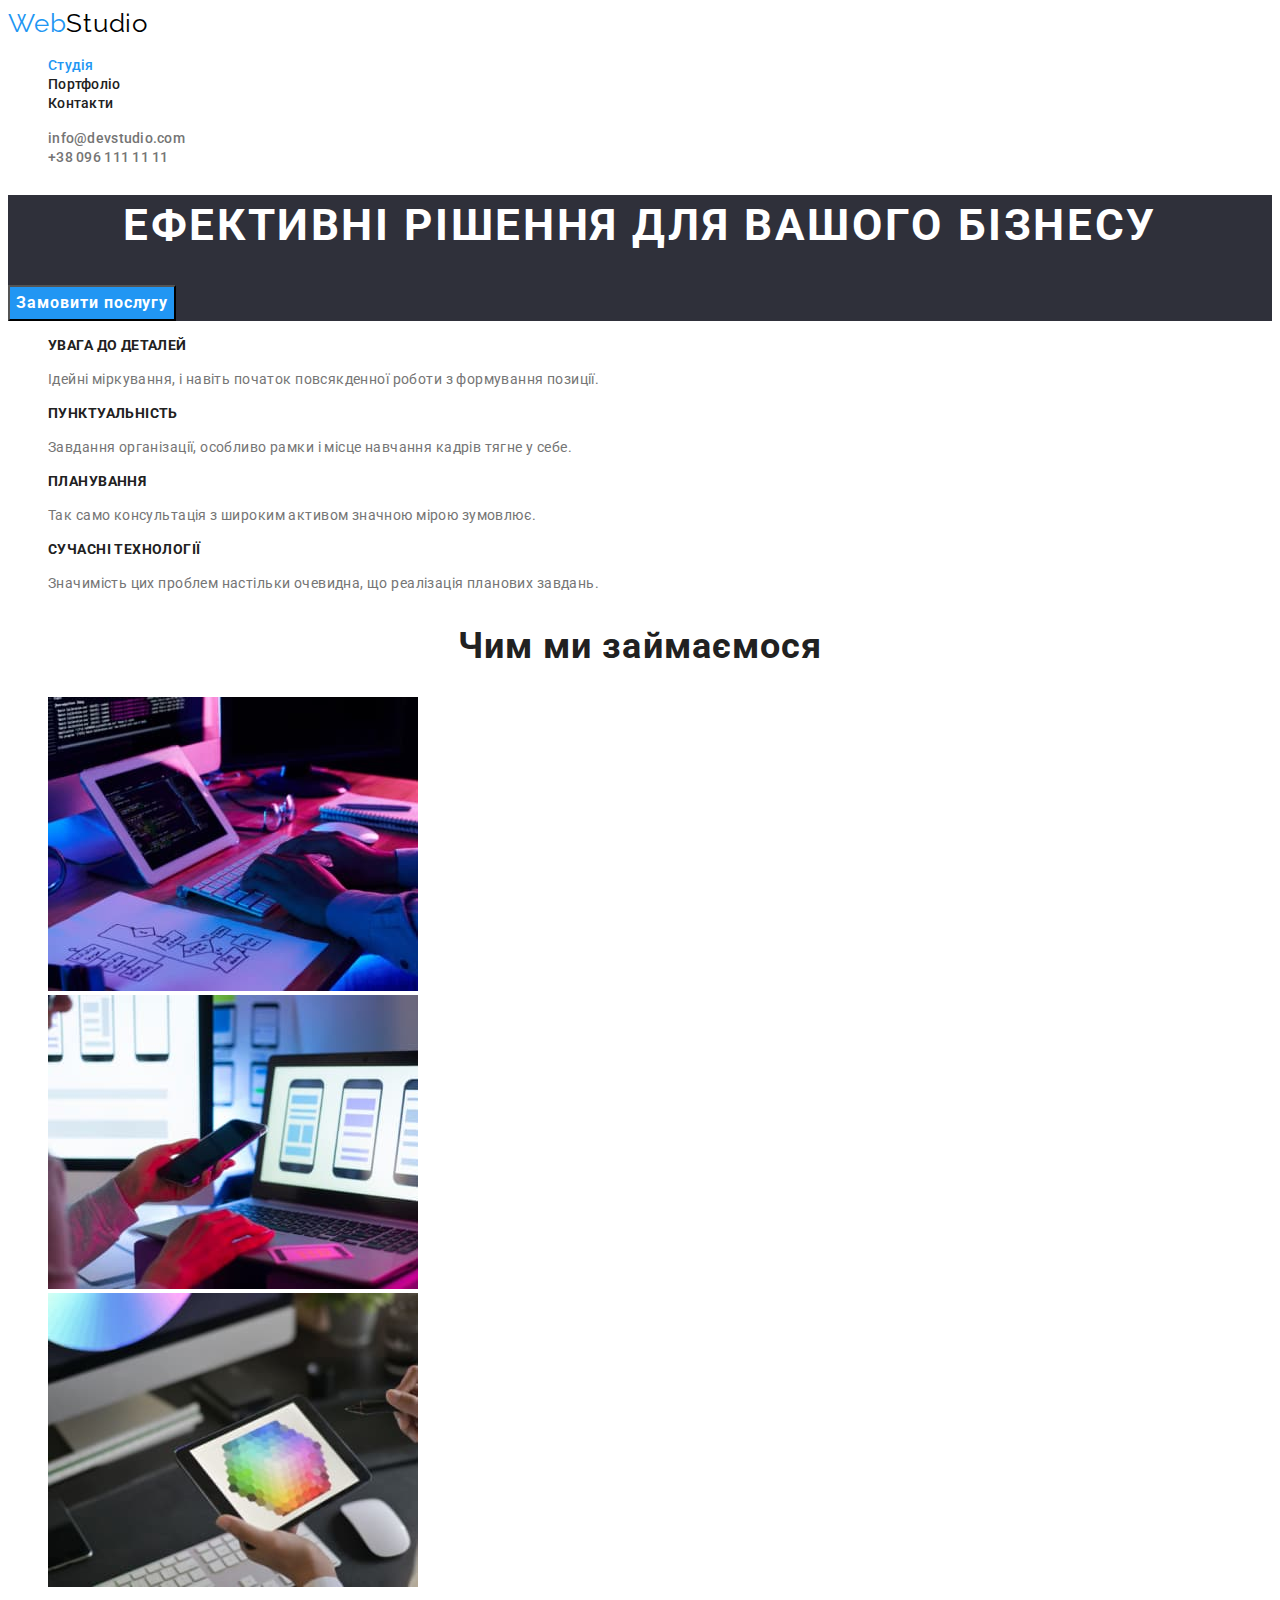
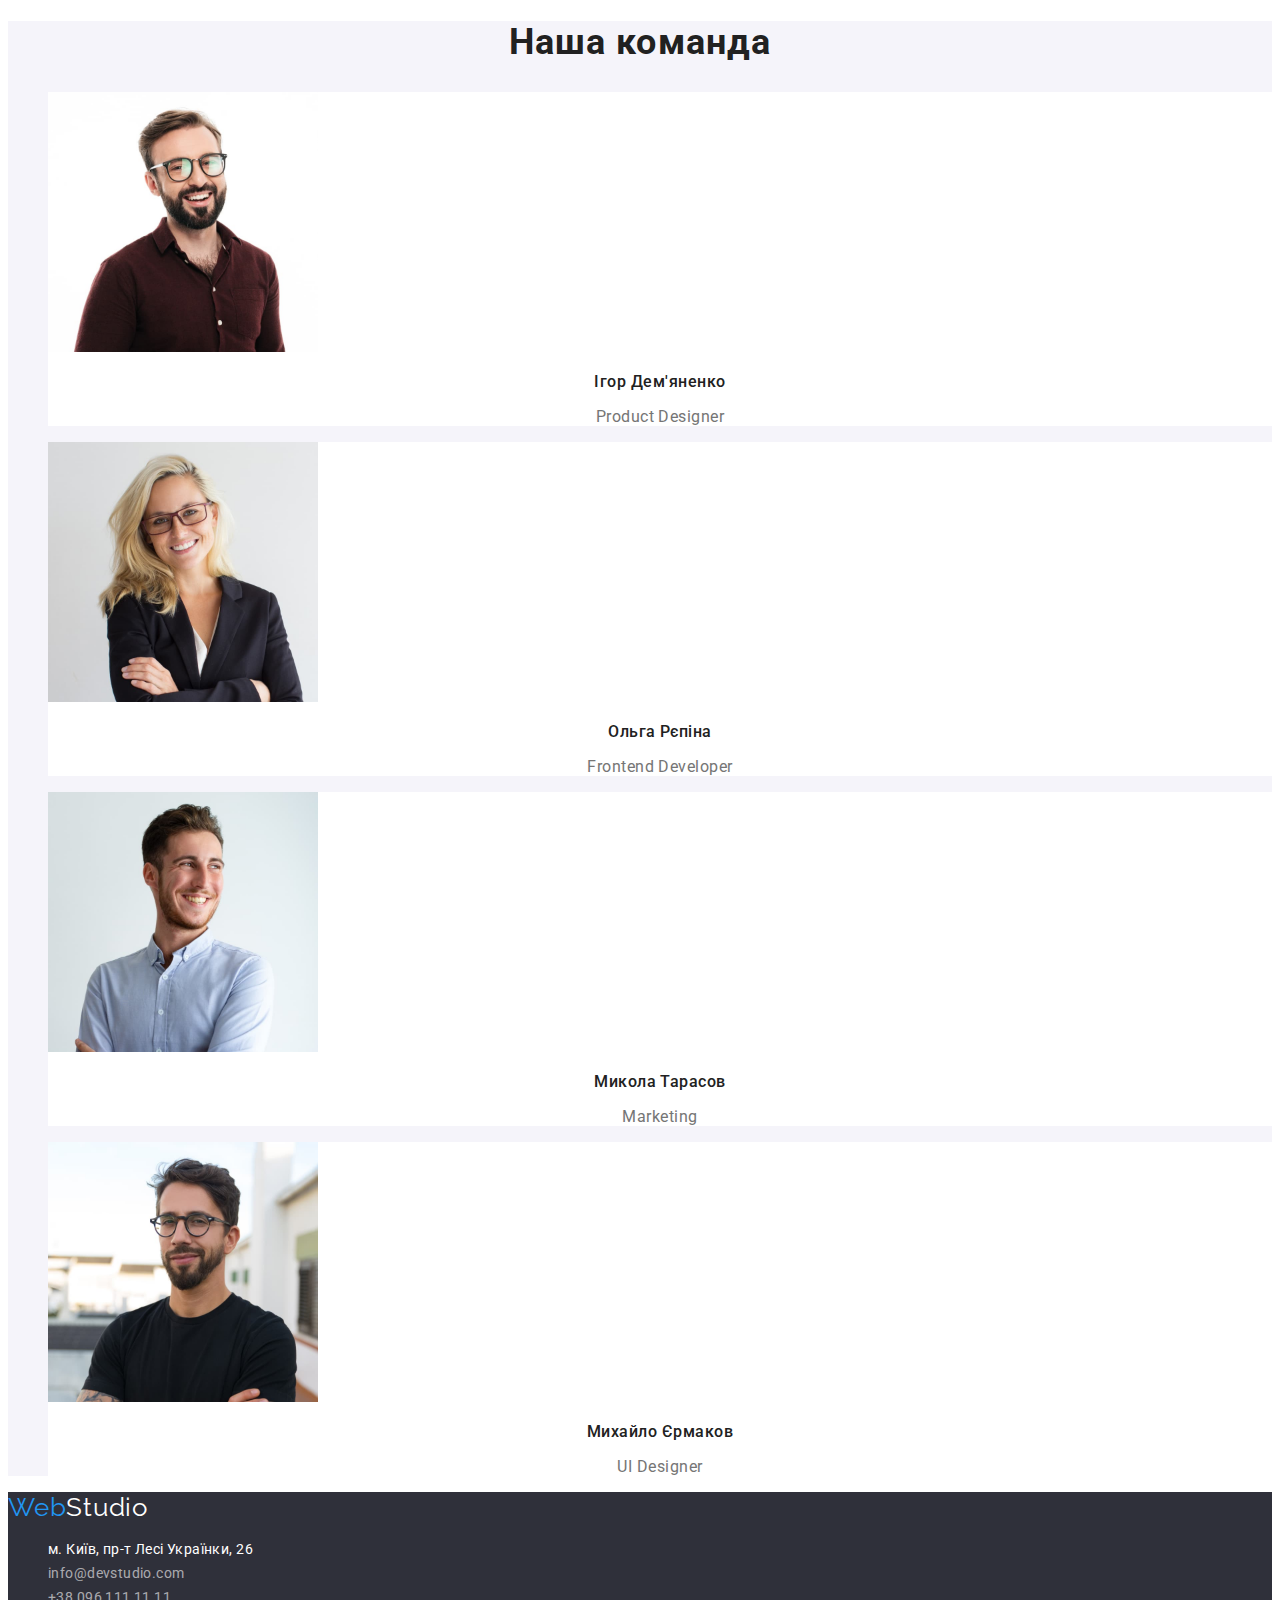
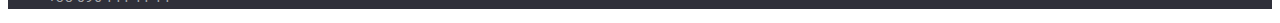
==== index.html @ 5271bd55 "homework-two" ====
<!DOCTYPE html>
<html lang="uk">
  <head>
    <meta charset="UTF-8" />
    <meta http-equiv="X-UA-Compatible" content="IE=edge" />
    <meta name="viewport" content="width=device-width, initial-scale=1.0" />
    <title>Студія</title>
    <link rel="preconnect" href="https://fonts.googleapis.com" />
    <link rel="preconnect" href="https://fonts.gstatic.com" crossorigin />
    <link
      href="https://fonts.googleapis.com/css2?family=Raleway:wght@700&family=Roboto:wght@400;500;700;900&display=swap"
      rel="stylesheet"
    />
    <link rel="stylesheet" href="css/styles.css" />
  </head>

  <body>
    <!-- header  -->
    <header class="header">
      <nav>
        <a class="logo link" href=""
          ><span class="logo-blue">Web</span
          ><span class="logo-black">Studio</span></a
        >
        <ul class="header-list list">
          <li class="header-list-item">
            <a class="header-list-link link link-hover activ-link" href="">Студія</a>
          </li>
          <li class="header-list-item">
            <a class="header-list-link link link-hover" href="./portfolio.html">Портфоліо</a>
          </li>
          <li class="header-list-item">
            <a class="header-list-link link link-hover" href="">Контакти</a>
          </li>
        </ul>
      </nav>
      <ul class="header-list list">
        <li class="header-list-item">
          <a class="header-list-feedback link link-hover" href="mailto:info@devstudio.com"
            >info@devstudio.com</a
          >
        </li>
        <li class="header-list-item">
          <a class="header-list-feedback link link-hover" href="tel:+380961111111"
            >+38 096 111 11 11</a
          >
        </li>
      </ul>
    </header>
    <!-- main  -->
    <main>
      <!-- section hero  -->
      <div>
        <section class="hero">
          <h1 class="hero-titel">Ефективні рішення для вашого бізнесу</h1>
          <button class="button" type="button">Замовити послугу</button>
        </section>
      </div>
      <!-- section Особливості  -->
      <section class="features">
        <h2 class="second-title visually-hidden">Особливості</h2>
        <ul class="feauters-list list">
          <li class="feauters-list-item">
            <h3 class="third-title">Увага до деталей</h3>
            <p class="features-description">
              Ідейні міркування, і навіть початок повсякденної роботи з
              формування позиції.
            </p>
          </li>
          <li class="feauters-list-item">
            <h3 class="third-title">Пунктуальність</h3>
            <p class="features-description">
              Завдання організації, особливо рамки і місце навчання кадрів тягне
              у себе.
            </p>
          </li>
          <li class="feauters-list-item">
            <h3 class="third-title">Планування</h3>
            <p class="features-description">
              Так само консультація з широким активом значною мірою зумовлює.
            </p>
          </li>
          <li class="feauters-list-item">
            <h3 class="third-title">Сучасні технології</h3>
            <p class="features-description">
              Значимість цих проблем настільки очевидна, що реалізація планових
              завдань.
            </p>
          </li>
        </ul>
      </section>
      <!-- section activity  -->
      <section class="activity">
        <h2 class="second-title">Чим ми займаємося</h2>
        <ul class="activity-list list">
          <li class="activity-list-item">
            <img src="./images/box-1.jpg" alt="планування роботи" width="370" />
          </li>
          <li class="activity-list-item">
            <img
              src="./images/box-2.jpg"
              alt="реалізація проекту"
              width="370"
            />
          </li>
          <li class="activity-list-item">
            <img
              src="./images/box-3.jpg"
              alt="тестування готового продукту"
              width="370"
            />
          </li>
        </ul>
      </section>
      <!-- section team  -->
      <section class="team">
        <h2 class="second-title">Наша команда</h2>
        <ul class="team-list list">
          <li class="team-list-item">
            <img src="./images/img-1.jpg" alt="Ігор Дем'яненко" width="270" />
            <h3 class="team-list-name">Ігор Дем'яненко</h3>
            <p class="team-list-profession">Product Designer</p>
          </li>
          <li class="team-list-item">
            <img src="./images/img-2.jpg" alt="Ольга Рєпіна" width="270" />
            <h3 class="team-list-name">Ольга Рєпіна</h3>
            <p class="team-list-profession">Frontend Developer</p>
          </li>
          <li class="team-list-item">
            <img src="./images/img-3.jpg" alt="Микола Тарасов" width="270" />
            <h3 class="team-list-name">Микола Тарасов</h3>
            <p class="team-list-profession">Marketing</p>
          </li>
          <li class="team-list-item">
            <img src="./images/img-4.jpg" alt="Михайло Єрмаков" width="270" />
            <h3 class="team-list-name">Михайло Єрмаков</h3>
            <p class="team-list-profession">UI Designer</p>
          </li>
        </ul>
      </section>
    </main>
    <!-- footer  -->
    <footer class="footer">
      <a class="logo link" href=""
        ><span class="logo-blue">Web</span
        ><span class="logo-white">Studio</span></a
      >
      <address class="footer-address">
        <ul class="footer-list list">
          <li class="footer-list-item">
            <a
              class="footer-address-geo link link-hover"
              href="https://goo.gl/maps/GN6owHDZAz8MC7uQ8"
              target="_blank"
              rel="noopener noreferrer nofollow"
              >м. Київ, пр-т Лесі Українки, 26</a
            >
          </li>
          <li class="footer-list-item">
            <a class="footer-address-mail link link-hover" href="mailto:info@devstudio.com"
              >info@devstudio.com</a
            >
          </li>
          <li class="footer-list-item">
            <a class="footer-address-tel link link-hover" href="tel:+380961111111">+38 096 111 11 11</a>
          </li>
        </ul>
      </address>
    </footer>
  </body>
</html>
---- css/styles.css ----
/* General styles */
:root {
  --primary-color: #212121;
  --active-color: #2196f3;
  --blue-color-logo: #2196f3;
  --color-white: #ffffff;
  --color-black: #000000;
  --description-text-color: #757575;
  --borders-color: #2f303a;

  --card-color:#f5f4fa;
  --blue-activ-logo: #188CE8;

}

body {
  font-family: "Roboto", sans-serif;
  color: var(--primary-color);
  /* background-color: #f5f5f5; */
}

.link {
  text-decoration: none;
}

.list {
  list-style: none;
}

.logo {
  font-family: "Raleway";
  font-size: 26px;
  line-height: calc(31 / 26);
  letter-spacing: 0.03em;
}

.logo-blue {
  color: var(--blue-color-logo);
}

.second-title {
  font-size: 36px;
  line-height: calc(42 / 36);
  text-align: center;
  letter-spacing: 0.03em;
}

.link-hover:hover,
.link-hover:focus {
  color: var(--active-color);
}

/* Header  */
.header {
  background: var(--color-white);
}

.logo-black {
  color: var(--color-black);
}

.header-list-link {
  font-weight: 500;
  font-size: 14px;
  line-height: calc(16 / 14);
  letter-spacing: 0.02em;
  color: inherit;
}

.header-list-feedback {
  font-weight: 500;
  font-size: 14px;
  line-height: calc(16 / 14);
  letter-spacing: 0.02em;
  color: var(--description-text-color);
}

.activ-link {
  color: var(--active-color);
}

/* Hero  */
.hero {
  background-color: var(--borders-color);
}

.hero-titel {
  font-size: 44px;
  line-height: calc(60 / 44);
  text-align: center;
  letter-spacing: 0.06em;
  text-transform: uppercase;
  color: var(--color-white);
}

.button {
  font-family: "Roboto";
  font-weight: 700;
  font-size: 16px;
  line-height: calc(30 / 16);
  display: flex;
  align-items: center;
  text-align: center;
  letter-spacing: 0.06em;
  color: var(--color-white);
  background-color: var(--blue-color-logo);

  cursor: pointer;
}

.button:hover,
.button:focus{
  background-color: var(--blue-activ-logo);
}

/* Features  */
.visually-hidden {
  position: absolute;
  width: 1px;
  height: 1px;
  margin: -1px;
  border: 0;
  padding: 0;

  white-space: nowrap;
  clip-path: inset(100%);
  clip: rect(0 0 0 0);
  overflow: hidden;
}

.third-title {
  font-size: 14px;
  line-height: calc(16 / 14);
  letter-spacing: 0.03em;
  text-transform: uppercase;
}

.features-description {
  font-size: 14px;
  line-height: calc(24 / 14);
  letter-spacing: 0.03em;
  color: var(--description-text-color);
}

/* Section activity  */

/* Section team */
.team {
  background-color: var(--card-color);
}

.team-list-item {
  background: var(--color-white);
}

.team-list-name {
  font-weight: 500;
  font-size: 16px;
  line-height: calc(19 / 16);
  text-align: center;
  letter-spacing: 0.03em;
}

.team-list-profession {
  font-size: 16px;
  line-height: calc(19 / 16);
  text-align: center;
  letter-spacing: 0.03em;
  color: var(--description-text-color);
}

/* Footer */
.footer {
  background-color: var(--borders-color);
}

.logo-white {
  color: var(--color-white);
}

.footer-address {
  font-style: normal;
  font-size: 14px;
  line-height: 24px;
  letter-spacing: 0.03em;
}

.footer-address-geo {
  color: var(--color-white);
}

.footer-address-mail,
.footer-address-tel {
  color: rgba(255, 255, 255, 0.6);
}

/* portfolio.html
section Портфоліо */

.portfolio-button {
  font-family: "Roboto";
  font-weight: 500;
  font-size: 16px;
  line-height: calc(26 / 16);
  text-align: center;
  letter-spacing: 0.03em;
  background-color: var(--card-color);

  cursor: pointer;
}

.button-hover:hover,
.button-hover:focus {
  background-color: var(--active-color);
  color: var(--color-white);
}

.portfolio-list-title {
  font-size: 18px;
  line-height: calc(36 / 18);
  letter-spacing: 0.06em;
  color: var(--primary-color);
}

.portfolio-list-description {
  font-size: 16px;
  line-height: calc(30 / 16);
  letter-spacing: 0.03em;
  color: var(--description-text-color);
}
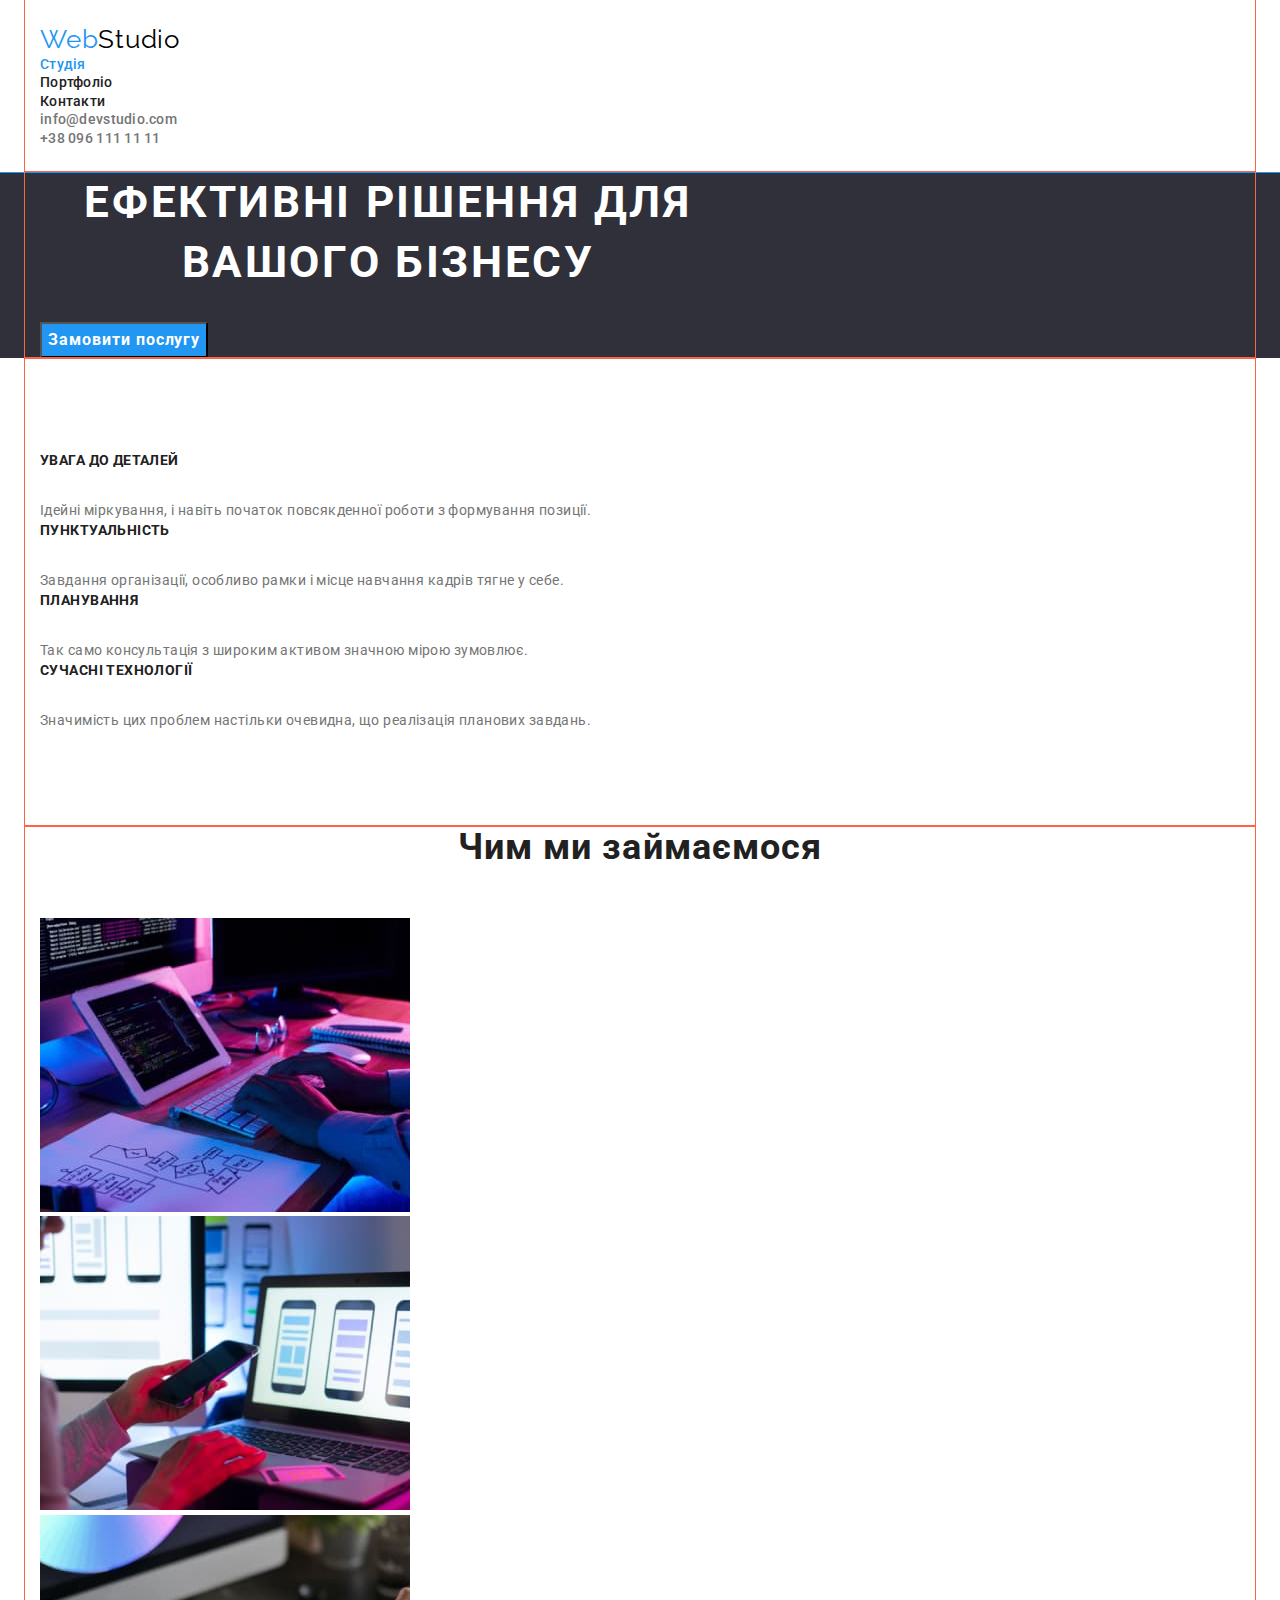
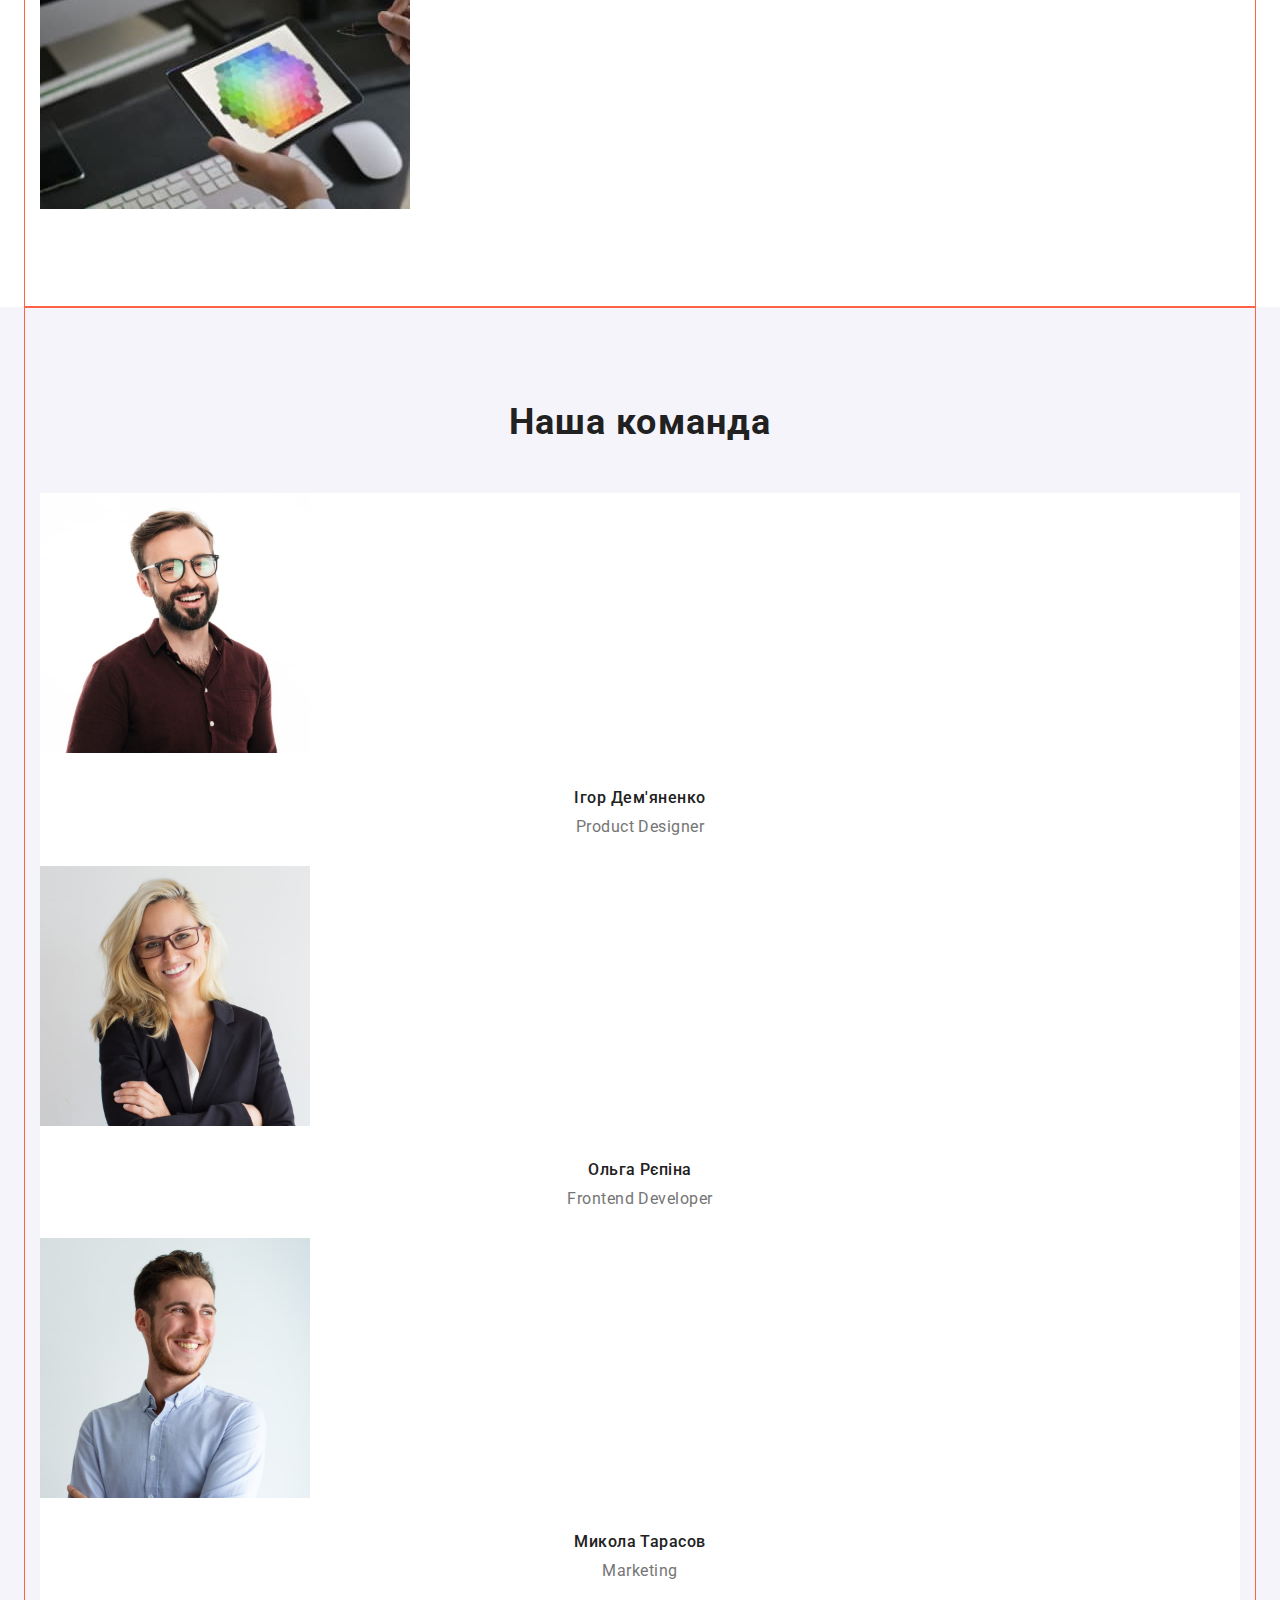
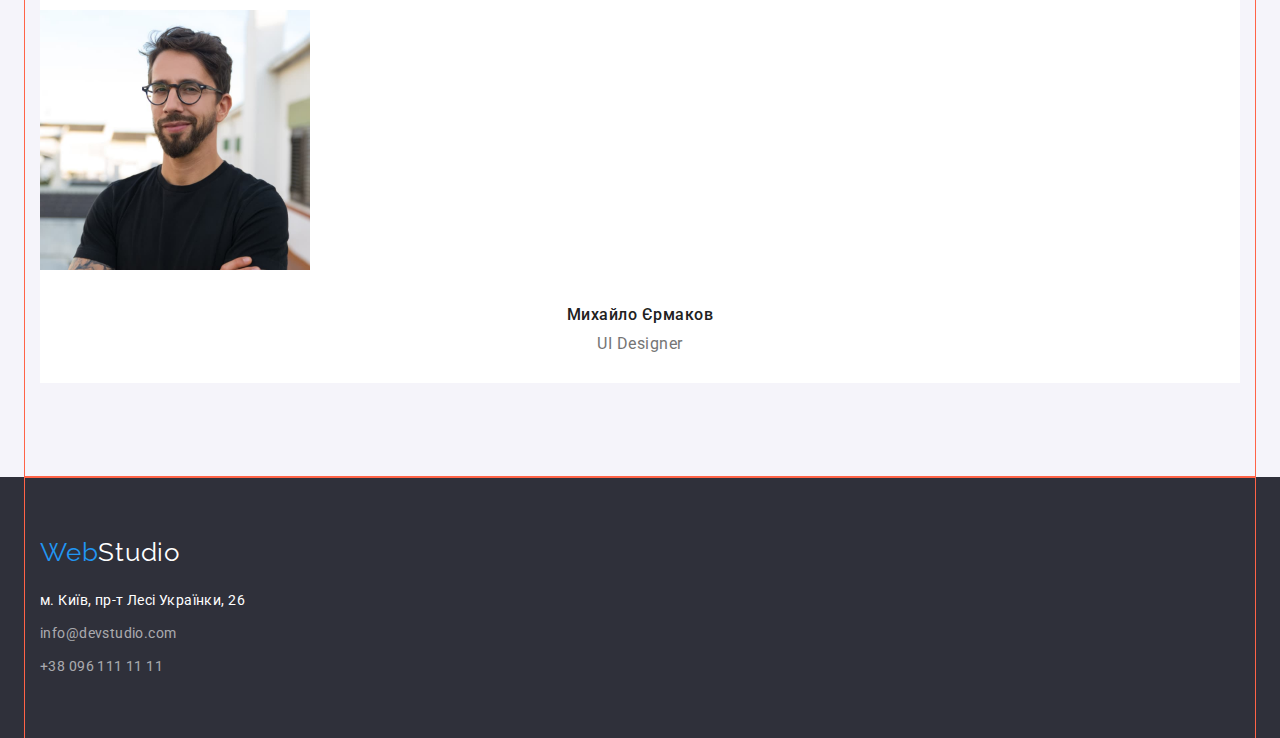
==== commit 8aab6828: "first-page-indent" ====
--- a/index.html
+++ b/index.html
@@ -11,161 +11,197 @@
       href="https://fonts.googleapis.com/css2?family=Raleway:wght@700&family=Roboto:wght@400;500;700;900&display=swap"
       rel="stylesheet"
     />
+    <link
+      rel="stylesheet"
+      href="https://cdnjs.cloudflare.com/ajax/libs/modern-normalize/1.1.0/modern-normalize.min.css"
+    />
     <link rel="stylesheet" href="css/styles.css" />
   </head>
 
   <body>
     <!-- header  -->
     <header class="header">
-      <nav>
-        <a class="logo link" href=""
-          ><span class="logo-blue">Web</span
-          ><span class="logo-black">Studio</span></a
-        >
+      <div class="container">
+        <nav>
+          <a class="logo link" href=""
+            ><span class="logo-blue">Web</span
+            ><span class="logo-black">Studio</span></a
+          >
+          <ul class="header-list list">
+            <li class="header-list-item">
+              <a class="header-list-link link link-hover activ-link" href=""
+                >Студія</a
+              >
+            </li>
+            <li class="header-list-item">
+              <a
+                class="header-list-link link link-hover"
+                href="./portfolio.html"
+                >Портфоліо</a
+              >
+            </li>
+            <li class="header-list-item">
+              <a class="header-list-link link link-hover" href="">Контакти</a>
+            </li>
+          </ul>
+        </nav>
         <ul class="header-list list">
           <li class="header-list-item">
-            <a class="header-list-link link link-hover activ-link" href="">Студія</a>
+            <a
+              class="header-list-feedback link link-hover"
+              href="mailto:info@devstudio.com"
+              >info@devstudio.com</a
+            >
           </li>
           <li class="header-list-item">
-            <a class="header-list-link link link-hover" href="./portfolio.html">Портфоліо</a>
-          </li>
-          <li class="header-list-item">
-            <a class="header-list-link link link-hover" href="">Контакти</a>
+            <a
+              class="header-list-feedback link link-hover"
+              href="tel:+380961111111"
+              >+38 096 111 11 11</a
+            >
           </li>
         </ul>
-      </nav>
-      <ul class="header-list list">
-        <li class="header-list-item">
-          <a class="header-list-feedback link link-hover" href="mailto:info@devstudio.com"
-            >info@devstudio.com</a
-          >
-        </li>
-        <li class="header-list-item">
-          <a class="header-list-feedback link link-hover" href="tel:+380961111111"
-            >+38 096 111 11 11</a
-          >
-        </li>
-      </ul>
+      </div>
     </header>
     <!-- main  -->
     <main>
       <!-- section hero  -->
       <div>
         <section class="hero">
-          <h1 class="hero-titel">Ефективні рішення для вашого бізнесу</h1>
-          <button class="button" type="button">Замовити послугу</button>
+          <div class="container">
+            <h1 class="hero-titel">Ефективні рішення для вашого бізнесу</h1>
+            <button class="button" type="button">Замовити послугу</button>
+          </div>
         </section>
       </div>
       <!-- section Особливості  -->
       <section class="features">
-        <h2 class="second-title visually-hidden">Особливості</h2>
-        <ul class="feauters-list list">
-          <li class="feauters-list-item">
-            <h3 class="third-title">Увага до деталей</h3>
-            <p class="features-description">
-              Ідейні міркування, і навіть початок повсякденної роботи з
-              формування позиції.
-            </p>
-          </li>
-          <li class="feauters-list-item">
-            <h3 class="third-title">Пунктуальність</h3>
-            <p class="features-description">
-              Завдання організації, особливо рамки і місце навчання кадрів тягне
-              у себе.
-            </p>
-          </li>
-          <li class="feauters-list-item">
-            <h3 class="third-title">Планування</h3>
-            <p class="features-description">
-              Так само консультація з широким активом значною мірою зумовлює.
-            </p>
-          </li>
-          <li class="feauters-list-item">
-            <h3 class="third-title">Сучасні технології</h3>
-            <p class="features-description">
-              Значимість цих проблем настільки очевидна, що реалізація планових
-              завдань.
-            </p>
-          </li>
-        </ul>
+        <div class="container">
+          <h2 class="second-title visually-hidden">Особливості</h2>
+          <ul class="feauters-list list">
+            <li class="feauters-list-item">
+              <h3 class="third-title">Увага до деталей</h3>
+              <p class="features-description">
+                Ідейні міркування, і навіть початок повсякденної роботи з
+                формування позиції.
+              </p>
+            </li>
+            <li class="feauters-list-item">
+              <h3 class="third-title">Пунктуальність</h3>
+              <p class="features-description">
+                Завдання організації, особливо рамки і місце навчання кадрів
+                тягне у себе.
+              </p>
+            </li>
+            <li class="feauters-list-item">
+              <h3 class="third-title">Планування</h3>
+              <p class="features-description">
+                Так само консультація з широким активом значною мірою зумовлює.
+              </p>
+            </li>
+            <li class="feauters-list-item">
+              <h3 class="third-title">Сучасні технології</h3>
+              <p class="features-description">
+                Значимість цих проблем настільки очевидна, що реалізація
+                планових завдань.
+              </p>
+            </li>
+          </ul>
+        </div>
       </section>
       <!-- section activity  -->
       <section class="activity">
-        <h2 class="second-title">Чим ми займаємося</h2>
-        <ul class="activity-list list">
-          <li class="activity-list-item">
-            <img src="./images/box-1.jpg" alt="планування роботи" width="370" />
-          </li>
-          <li class="activity-list-item">
-            <img
-              src="./images/box-2.jpg"
-              alt="реалізація проекту"
-              width="370"
-            />
-          </li>
-          <li class="activity-list-item">
-            <img
-              src="./images/box-3.jpg"
-              alt="тестування готового продукту"
-              width="370"
-            />
-          </li>
-        </ul>
+        <div class="container">
+          <h2 class="second-title">Чим ми займаємося</h2>
+          <ul class="activity-list list">
+            <li class="activity-list-item">
+              <img
+                src="./images/box-1.jpg"
+                alt="планування роботи"
+                width="370"
+              />
+            </li>
+            <li class="activity-list-item">
+              <img
+                src="./images/box-2.jpg"
+                alt="реалізація проекту"
+                width="370"
+              />
+            </li>
+            <li class="activity-list-item">
+              <img
+                src="./images/box-3.jpg"
+                alt="тестування готового продукту"
+                width="370"
+              />
+            </li>
+          </ul>
+        </div>
       </section>
       <!-- section team  -->
       <section class="team">
-        <h2 class="second-title">Наша команда</h2>
-        <ul class="team-list list">
-          <li class="team-list-item">
-            <img src="./images/img-1.jpg" alt="Ігор Дем'яненко" width="270" />
-            <h3 class="team-list-name">Ігор Дем'яненко</h3>
-            <p class="team-list-profession">Product Designer</p>
-          </li>
-          <li class="team-list-item">
-            <img src="./images/img-2.jpg" alt="Ольга Рєпіна" width="270" />
-            <h3 class="team-list-name">Ольга Рєпіна</h3>
-            <p class="team-list-profession">Frontend Developer</p>
-          </li>
-          <li class="team-list-item">
-            <img src="./images/img-3.jpg" alt="Микола Тарасов" width="270" />
-            <h3 class="team-list-name">Микола Тарасов</h3>
-            <p class="team-list-profession">Marketing</p>
-          </li>
-          <li class="team-list-item">
-            <img src="./images/img-4.jpg" alt="Михайло Єрмаков" width="270" />
-            <h3 class="team-list-name">Михайло Єрмаков</h3>
-            <p class="team-list-profession">UI Designer</p>
-          </li>
-        </ul>
+        <div class="container">
+          <h2 class="second-title">Наша команда</h2>
+          <ul class="team-list list">
+            <li class="team-list-item">
+              <img src="./images/img-1.jpg" alt="Ігор Дем'яненко" width="270" />
+              <h3 class="team-list-name">Ігор Дем'яненко</h3>
+              <p class="team-list-profession">Product Designer</p>
+            </li>
+            <li class="team-list-item">
+              <img src="./images/img-2.jpg" alt="Ольга Рєпіна" width="270" />
+              <h3 class="team-list-name">Ольга Рєпіна</h3>
+              <p class="team-list-profession">Frontend Developer</p>
+            </li>
+            <li class="team-list-item">
+              <img src="./images/img-3.jpg" alt="Микола Тарасов" width="270" />
+              <h3 class="team-list-name">Микола Тарасов</h3>
+              <p class="team-list-profession">Marketing</p>
+            </li>
+            <li class="team-list-item">
+              <img src="./images/img-4.jpg" alt="Михайло Єрмаков" width="270" />
+              <h3 class="team-list-name">Михайло Єрмаков</h3>
+              <p class="team-list-profession">UI Designer</p>
+            </li>
+          </ul>
+        </div>
       </section>
     </main>
     <!-- footer  -->
     <footer class="footer">
-      <a class="logo link" href=""
-        ><span class="logo-blue">Web</span
-        ><span class="logo-white">Studio</span></a
-      >
-      <address class="footer-address">
-        <ul class="footer-list list">
-          <li class="footer-list-item">
-            <a
-              class="footer-address-geo link link-hover"
-              href="https://goo.gl/maps/GN6owHDZAz8MC7uQ8"
-              target="_blank"
-              rel="noopener noreferrer nofollow"
-              >м. Київ, пр-т Лесі Українки, 26</a
-            >
-          </li>
-          <li class="footer-list-item">
-            <a class="footer-address-mail link link-hover" href="mailto:info@devstudio.com"
-              >info@devstudio.com</a
-            >
-          </li>
-          <li class="footer-list-item">
-            <a class="footer-address-tel link link-hover" href="tel:+380961111111">+38 096 111 11 11</a>
-          </li>
-        </ul>
-      </address>
+      <div class="container">
+        <a class="logo link" href=""
+          ><span class="logo-blue">Web</span
+          ><span class="logo-white">Studio</span></a
+        >
+        <address class="footer-address">
+          <ul class="footer-list list">
+            <li class="footer-list-item">
+              <a
+                class="footer-address-geo link link-hover"
+                href="https://goo.gl/maps/GN6owHDZAz8MC7uQ8"
+                target="_blank"
+                rel="noopener noreferrer nofollow"
+                >м. Київ, пр-т Лесі Українки, 26</a
+              >
+            </li>
+            <li class="footer-list-item">
+              <a
+                class="footer-address-mail link link-hover"
+                href="mailto:info@devstudio.com"
+                >info@devstudio.com</a
+              >
+            </li>
+            <li class="footer-list-item">
+              <a
+                class="footer-address-tel link link-hover"
+                href="tel:+380961111111"
+                >+38 096 111 11 11</a
+              >
+            </li>
+          </ul>
+        </address>
+      </div>
     </footer>
   </body>
 </html>
--- a/css/styles.css
+++ b/css/styles.css
@@ -1,4 +1,17 @@
 /* General styles */
+
+ul {
+  margin: 0;
+  padding-left: 0;
+}
+
+h1,
+h2,
+h3,
+p {
+  margin: 0;
+}
+
 :root {
   --primary-color: #212121;
   --active-color: #2196f3;
@@ -8,9 +21,13 @@
   --description-text-color: #757575;
   --borders-color: #2f303a;
 
-  --card-color:#f5f4fa;
-  --blue-activ-logo: #188CE8;
-
+  --card-color: #f5f4fa;
+  --blue-activ-logo: #188ce8;
+
+  --container-pading: 94px;
+  --header-indents: 50px;
+  --indentation: 30px;
+  --description-indentation: 10px;
 }
 
 body {
@@ -19,6 +36,14 @@
   /* background-color: #f5f5f5; */
 }
 
+.container {
+  width: 1230px;
+  margin: 0 auto;
+  padding: 0 15px;
+
+  outline: 1px solid tomato;
+}
+
 .link {
   text-decoration: none;
 }
@@ -43,6 +68,7 @@
   line-height: calc(42 / 36);
   text-align: center;
   letter-spacing: 0.03em;
+  margin-bottom: var(--header-indents);
 }
 
 .link-hover:hover,
@@ -53,6 +79,13 @@
 /* Header  */
 .header {
   background: var(--color-white);
+
+  outline: 1px solid #2196f3;
+}
+
+.header .container{
+  padding-top: 24px;
+  padding-bottom: 25px;
 }
 
 .logo-black {
@@ -84,6 +117,10 @@
   background-color: var(--borders-color);
 }
 
+.hero .container {
+  padding: 200px inherit;
+}
+
 .hero-titel {
   font-size: 44px;
   line-height: calc(60 / 44);
@@ -91,6 +128,9 @@
   letter-spacing: 0.06em;
   text-transform: uppercase;
   color: var(--color-white);
+  width: 696px;
+  text-align: center;
+  margin-bottom: 30px;
 }
 
 .button {
@@ -109,11 +149,16 @@
 }
 
 .button:hover,
-.button:focus{
+.button:focus {
   background-color: var(--blue-activ-logo);
 }
 
 /* Features  */
+.features .container {
+  padding-top: var(--container-pading);
+  padding-bottom: var(--container-pading);
+}
+
 .visually-hidden {
   position: absolute;
   width: 1px;
@@ -133,6 +178,7 @@
   line-height: calc(16 / 14);
   letter-spacing: 0.03em;
   text-transform: uppercase;
+  margin-bottom: var(--indentation);
 }
 
 .features-description {
@@ -143,14 +189,24 @@
 }
 
 /* Section activity  */
+.activity .container{
+  padding-bottom: var(--container-pading);
+}
 
 /* Section team */
 .team {
   background-color: var(--card-color);
 }
 
+.team .container{
+  padding-top: var(--container-pading);
+  padding-bottom: var(--container-pading);
+}
+
+
 .team-list-item {
   background: var(--color-white);
+  padding-bottom: var(--indentation);
 }
 
 .team-list-name {
@@ -159,6 +215,8 @@
   line-height: calc(19 / 16);
   text-align: center;
   letter-spacing: 0.03em;
+  margin-top: var(--indentation);
+  margin-bottom: var(--description-indentation);
 }
 
 .team-list-profession {
@@ -174,8 +232,22 @@
   background-color: var(--borders-color);
 }
 
+.footer .container{
+  padding-top: 60px;
+  padding-bottom: 60px;
+}
+
+.footer .logo{
+  display: inline-block;
+  margin-bottom: 20px;
+}
+
 .logo-white {
   color: var(--color-white);
+}
+
+.footer-list-item:not(:last-child){
+  margin-bottom: 9px;
 }
 
 .footer-address {
@@ -196,6 +268,15 @@
 
 /* portfolio.html
 section Портфоліо */
+
+.portfolio .container{
+  padding-top: var(--container-pading);
+  padding-bottom: var(--container-pading);
+}
+
+.portfolio-button-lict{
+  margin-bottom: var(--header-indents);
+}
 
 .portfolio-button {
   font-family: "Roboto";
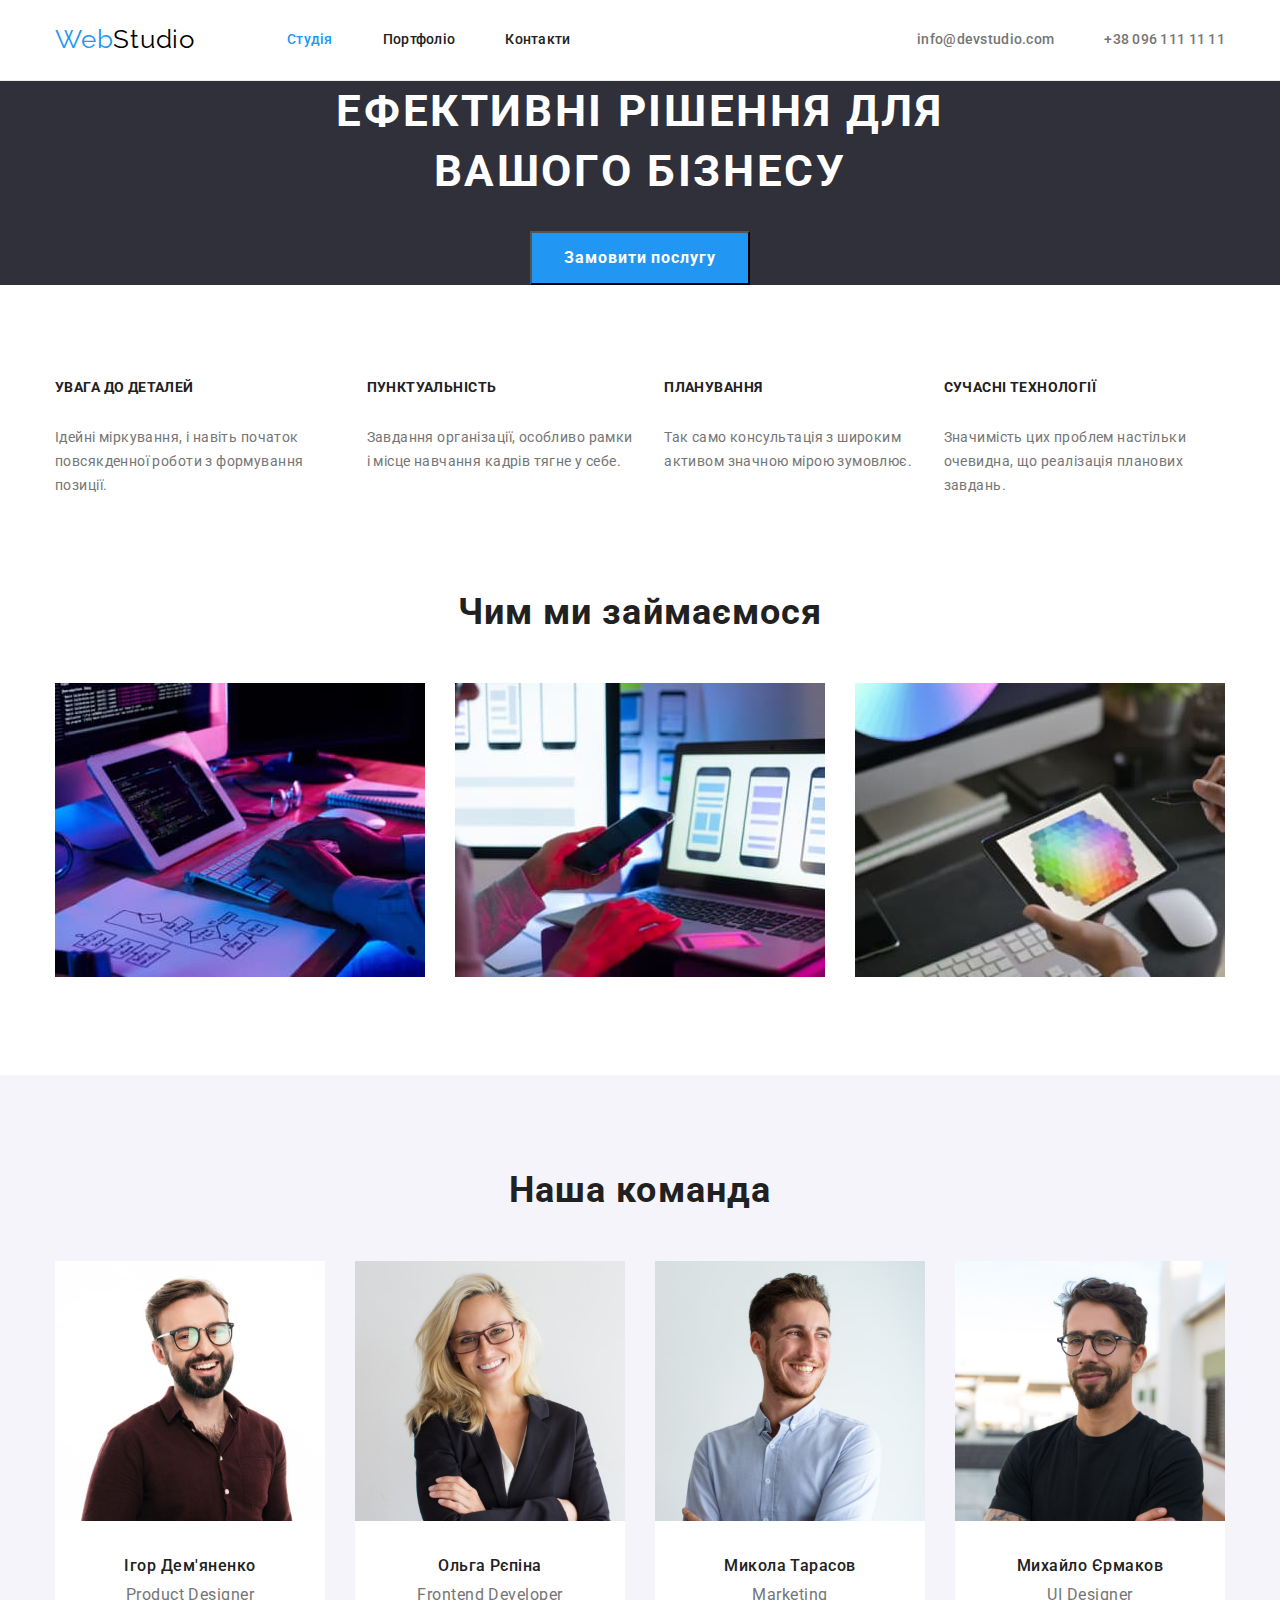
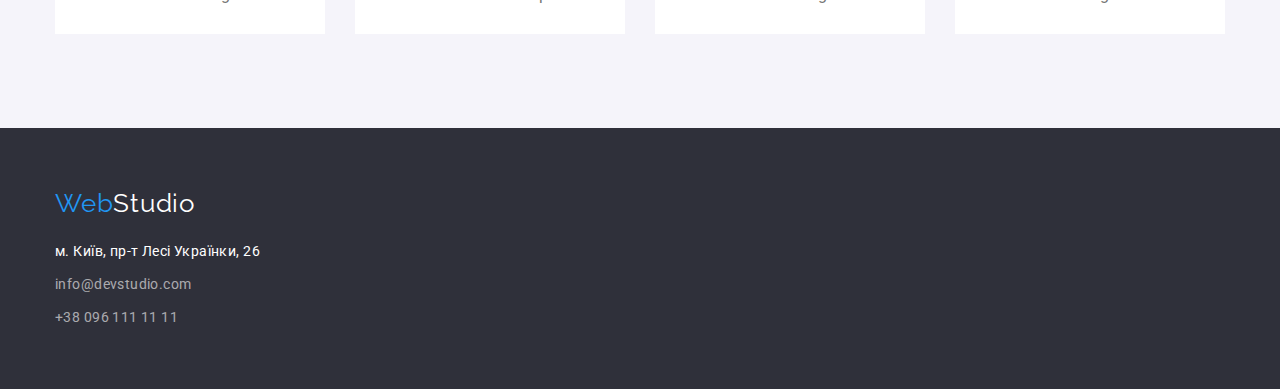
==== commit d2a4819d: "almost-finished" ====
--- a/index.html
+++ b/index.html
@@ -27,7 +27,7 @@
             ><span class="logo-blue">Web</span
             ><span class="logo-black">Studio</span></a
           >
-          <ul class="header-list list">
+          <ul class="nav-list list">
             <li class="header-list-item">
               <a class="header-list-link link link-hover activ-link" href=""
                 >Студія</a
@@ -45,7 +45,7 @@
             </li>
           </ul>
         </nav>
-        <ul class="header-list list">
+        <ul class="contacts-list list">
           <li class="header-list-item">
             <a
               class="header-list-feedback link link-hover"
@@ -69,8 +69,10 @@
       <div>
         <section class="hero">
           <div class="container">
-            <h1 class="hero-titel">Ефективні рішення для вашого бізнесу</h1>
-            <button class="button" type="button">Замовити послугу</button>
+            <div class="hero-blok">
+              <h1 class="hero-titel">Ефективні рішення для вашого бізнесу</h1>
+              <button class="button" type="button">Замовити послугу</button>
+            </div>
           </div>
         </section>
       </div>
--- a/css/styles.css
+++ b/css/styles.css
@@ -24,6 +24,8 @@
   --card-color: #f5f4fa;
   --blue-activ-logo: #188ce8;
 
+  --border-card: #EEEEEE;
+
   --container-pading: 94px;
   --header-indents: 50px;
   --indentation: 30px;
@@ -37,11 +39,11 @@
 }
 
 .container {
-  width: 1230px;
+  width: 1200px;
   margin: 0 auto;
   padding: 0 15px;
 
-  outline: 1px solid tomato;
+  /* outline: 1px solid tomato; */
 }
 
 .link {
@@ -79,17 +81,42 @@
 /* Header  */
 .header {
   background: var(--color-white);
-
-  outline: 1px solid #2196f3;
-}
-
-.header .container{
+  border-bottom: 1px solid #ECECEC;
+
+  /* outline: 1px solid #2196f3; */
+}
+
+.header .container {
   padding-top: 24px;
   padding-bottom: 25px;
+  display: flex;
+  align-items: center;
+}
+
+nav {
+  display: flex;
+  align-items: center;
+}
+
+.logo {
+  margin-right: 92px;
 }
 
 .logo-black {
   color: var(--color-black);
+}
+
+.nav-list {
+  display: flex;
+}
+
+.contacts-list {
+  display: flex;
+  margin-left: auto;
+}
+
+.header-list-item:not(:last-child) {
+  margin-right: var(--header-indents);
 }
 
 .header-list-link {
@@ -121,6 +148,11 @@
   padding: 200px inherit;
 }
 
+/* .hero-blok{
+
+  vertical-align:  bottom;
+} */
+
 .hero-titel {
   font-size: 44px;
   line-height: calc(60 / 44);
@@ -130,6 +162,8 @@
   color: var(--color-white);
   width: 696px;
   text-align: center;
+  margin-left: auto;
+  margin-right: auto;
   margin-bottom: 30px;
 }
 
@@ -138,13 +172,13 @@
   font-weight: 700;
   font-size: 16px;
   line-height: calc(30 / 16);
-  display: flex;
-  align-items: center;
-  text-align: center;
   letter-spacing: 0.06em;
   color: var(--color-white);
   background-color: var(--blue-color-logo);
-
+  padding: 10px 32px;
+  display: block;
+  margin-left: auto;
+  margin-right: auto;
   cursor: pointer;
 }
 
@@ -157,6 +191,14 @@
 .features .container {
   padding-top: var(--container-pading);
   padding-bottom: var(--container-pading);
+}
+
+.feauters-list{
+  display: flex;
+}
+
+.feauters-list-item:not(:last-child){
+margin-right: var(--indentation);
 }
 
 .visually-hidden {
@@ -189,8 +231,13 @@
 }
 
 /* Section activity  */
-.activity .container{
+.activity .container {
   padding-bottom: var(--container-pading);
+}
+
+.activity-list{
+  display: flex;
+  justify-content: space-between;
 }
 
 /* Section team */
@@ -198,11 +245,15 @@
   background-color: var(--card-color);
 }
 
-.team .container{
+.team .container {
   padding-top: var(--container-pading);
   padding-bottom: var(--container-pading);
 }
 
+.team-list{
+  display: flex;
+  justify-content: space-between;
+}
 
 .team-list-item {
   background: var(--color-white);
@@ -232,12 +283,12 @@
   background-color: var(--borders-color);
 }
 
-.footer .container{
+.footer .container {
   padding-top: 60px;
   padding-bottom: 60px;
 }
 
-.footer .logo{
+.footer .logo {
   display: inline-block;
   margin-bottom: 20px;
 }
@@ -246,7 +297,7 @@
   color: var(--color-white);
 }
 
-.footer-list-item:not(:last-child){
+.footer-list-item:not(:last-child) {
   margin-bottom: 9px;
 }
 
@@ -269,13 +320,19 @@
 /* portfolio.html
 section Портфоліо */
 
-.portfolio .container{
+.portfolio .container {
   padding-top: var(--container-pading);
   padding-bottom: var(--container-pading);
 }
 
-.portfolio-button-lict{
+.portfolio-button-lict {
   margin-bottom: var(--header-indents);
+  display: flex;
+  justify-content: center;
+}
+
+.portpolio-buttom-item:not(:last-child){
+  margin-right: 8px;
 }
 
 .portfolio-button {
@@ -286,6 +343,8 @@
   text-align: center;
   letter-spacing: 0.03em;
   background-color: var(--card-color);
+  padding: 6px 22px;
+  border:none;
 
   cursor: pointer;
 }
@@ -294,6 +353,21 @@
 .button-hover:focus {
   background-color: var(--active-color);
   color: var(--color-white);
+}
+
+.portfolio-list{
+  display: flex;
+  flex-wrap: wrap;
+  margin: -15px;
+}
+
+.portfolio-list-item{
+  margin: 15px;
+}
+
+.t-desc{
+  padding: 20px 24px;
+  border: 1px solid var(--border-card);
 }
 
 .portfolio-list-title {
@@ -301,6 +375,7 @@
   line-height: calc(36 / 18);
   letter-spacing: 0.06em;
   color: var(--primary-color);
+
 }
 
 .portfolio-list-description {
@@ -308,4 +383,5 @@
   line-height: calc(30 / 16);
   letter-spacing: 0.03em;
   color: var(--description-text-color);
-}
+
+}
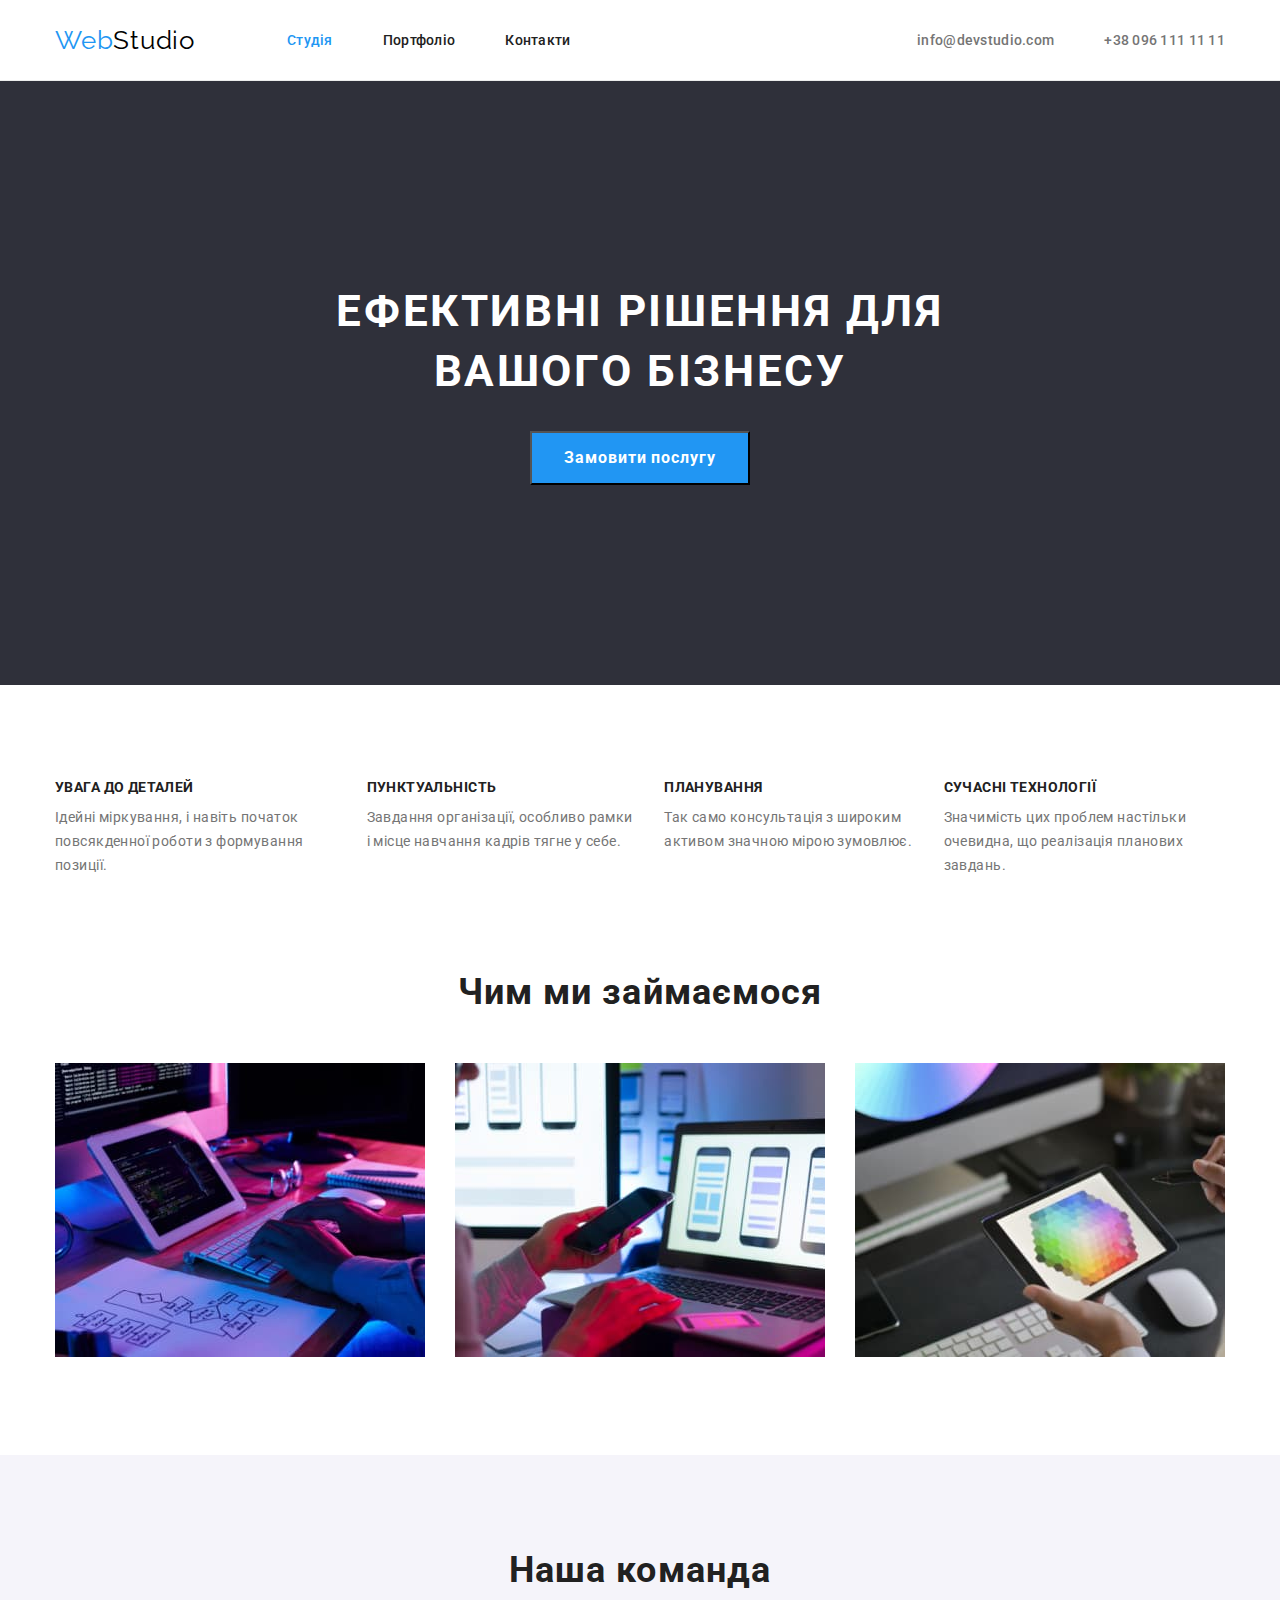
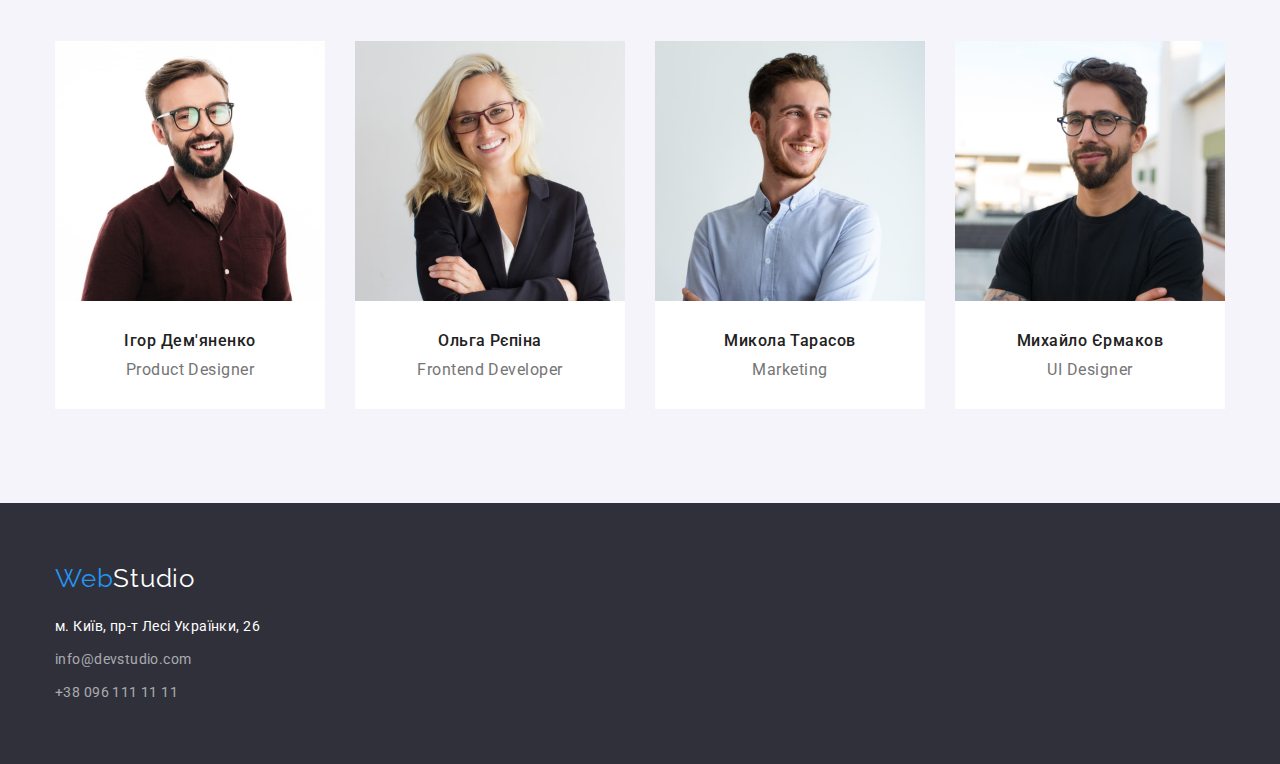
==== commit f80f9bcf: "edits" ====
--- a/index.html
+++ b/index.html
@@ -69,10 +69,8 @@
       <div>
         <section class="hero">
           <div class="container">
-            <div class="hero-blok">
-              <h1 class="hero-titel">Ефективні рішення для вашого бізнесу</h1>
-              <button class="button" type="button">Замовити послугу</button>
-            </div>
+            <h1 class="hero-titel">Ефективні рішення для вашого бізнесу</h1>
+            <button class="button" type="button">Замовити послугу</button>
           </div>
         </section>
       </div>
@@ -146,24 +144,32 @@
           <h2 class="second-title">Наша команда</h2>
           <ul class="team-list list">
             <li class="team-list-item">
-              <img src="./images/img-1.jpg" alt="Ігор Дем'яненко" width="270" />
-              <h3 class="team-list-name">Ігор Дем'яненко</h3>
-              <p class="team-list-profession">Product Designer</p>
-            </li>
-            <li class="team-list-item">
-              <img src="./images/img-2.jpg" alt="Ольга Рєпіна" width="270" />
-              <h3 class="team-list-name">Ольга Рєпіна</h3>
-              <p class="team-list-profession">Frontend Developer</p>
-            </li>
-            <li class="team-list-item">
-              <img src="./images/img-3.jpg" alt="Микола Тарасов" width="270" />
-              <h3 class="team-list-name">Микола Тарасов</h3>
-              <p class="team-list-profession">Marketing</p>
-            </li>
-            <li class="team-list-item">
-              <img src="./images/img-4.jpg" alt="Михайло Єрмаков" width="270" />
-              <h3 class="team-list-name">Михайло Єрмаков</h3>
-              <p class="team-list-profession">UI Designer</p>
+              <img class="team-img" src="./images/img-1.jpg" alt="Ігор Дем'яненко" width="270" />
+              <div class="team-performance">
+                <h3 class="team-list-name">Ігор Дем'яненко</h3>
+                <p class="team-list-profession">Product Designer</p>
+              </div>
+            </li>
+            <li class="team-list-item">
+              <img class="team-img" src="./images/img-2.jpg" alt="Ольга Рєпіна" width="270" />
+              <div class="team-performance">
+                <h3 class="team-list-name">Ольга Рєпіна</h3>
+                <p class="team-list-profession">Frontend Developer</p>
+              </div>
+            </li>
+            <li class="team-list-item">
+              <img class="team-img" src="./images/img-3.jpg" alt="Микола Тарасов" width="270" />
+              <div class="team-performance">
+                <h3 class="team-list-name">Микола Тарасов</h3>
+                <p class="team-list-profession">Marketing</p>
+              </div>
+            </li>
+            <li class="team-list-item">
+              <img class="team-img" src="./images/img-4.jpg" alt="Михайло Єрмаков" width="270" />
+              <div class="team-performance">
+                <h3 class="team-list-name">Михайло Єрмаков</h3>
+                <p class="team-list-profession">UI Designer</p>
+              </div>
             </li>
           </ul>
         </div>
--- a/css/styles.css
+++ b/css/styles.css
@@ -24,7 +24,7 @@
   --card-color: #f5f4fa;
   --blue-activ-logo: #188ce8;
 
-  --border-card: #EEEEEE;
+  --border-card: #eeeeee;
 
   --container-pading: 94px;
   --header-indents: 50px;
@@ -40,8 +40,10 @@
 
 .container {
   width: 1200px;
-  margin: 0 auto;
-  padding: 0 15px;
+  margin-left: auto;
+  margin-right: auto;
+  padding-left: 15px;
+  padding-right: 15px;
 
   /* outline: 1px solid tomato; */
 }
@@ -81,14 +83,12 @@
 /* Header  */
 .header {
   background: var(--color-white);
-  border-bottom: 1px solid #ECECEC;
+  border-bottom: 1px solid #ececec;
 
   /* outline: 1px solid #2196f3; */
 }
 
 .header .container {
-  padding-top: 24px;
-  padding-bottom: 25px;
   display: flex;
   align-items: center;
 }
@@ -125,6 +125,10 @@
   line-height: calc(16 / 14);
   letter-spacing: 0.02em;
   color: inherit;
+
+  display: block;
+  padding-top: 32px;
+  padding-bottom: 32px;
 }
 
 .header-list-feedback {
@@ -145,7 +149,8 @@
 }
 
 .hero .container {
-  padding: 200px inherit;
+  padding-top: 200px;
+  padding-bottom: 200px;
 }
 
 /* .hero-blok{
@@ -193,12 +198,12 @@
   padding-bottom: var(--container-pading);
 }
 
-.feauters-list{
-  display: flex;
-}
-
-.feauters-list-item:not(:last-child){
-margin-right: var(--indentation);
+.feauters-list {
+  display: flex;
+}
+
+.feauters-list-item:not(:last-child) {
+  margin-right: var(--indentation);
 }
 
 .visually-hidden {
@@ -220,7 +225,7 @@
   line-height: calc(16 / 14);
   letter-spacing: 0.03em;
   text-transform: uppercase;
-  margin-bottom: var(--indentation);
+  margin-bottom: var(--description-indentation);
 }
 
 .features-description {
@@ -235,7 +240,7 @@
   padding-bottom: var(--container-pading);
 }
 
-.activity-list{
+.activity-list {
   display: flex;
   justify-content: space-between;
 }
@@ -250,13 +255,25 @@
   padding-bottom: var(--container-pading);
 }
 
-.team-list{
-  display: flex;
-  justify-content: space-between;
+.team-list {
+  display: flex;
+  /* justify-content: space-between; */
+}
+
+.team-img {
+  display: block;
+}
+
+.team-list-item:not(:last-child) {
+  margin-right: var(--indentation);
 }
 
 .team-list-item {
   background: var(--color-white);
+}
+
+.team-performance {
+  padding-top: var(--indentation);
   padding-bottom: var(--indentation);
 }
 
@@ -266,7 +283,6 @@
   line-height: calc(19 / 16);
   text-align: center;
   letter-spacing: 0.03em;
-  margin-top: var(--indentation);
   margin-bottom: var(--description-indentation);
 }
 
@@ -281,15 +297,13 @@
 /* Footer */
 .footer {
   background-color: var(--borders-color);
-}
-
-.footer .container {
   padding-top: 60px;
   padding-bottom: 60px;
 }
 
 .footer .logo {
   display: inline-block;
+  margin-right: 0;
   margin-bottom: 20px;
 }
 
@@ -320,7 +334,7 @@
 /* portfolio.html
 section Портфоліо */
 
-.portfolio .container {
+.portfolio {
   padding-top: var(--container-pading);
   padding-bottom: var(--container-pading);
 }
@@ -331,7 +345,7 @@
   justify-content: center;
 }
 
-.portpolio-buttom-item:not(:last-child){
+.portpolio-buttom-item:not(:last-child) {
   margin-right: 8px;
 }
 
@@ -344,7 +358,7 @@
   letter-spacing: 0.03em;
   background-color: var(--card-color);
   padding: 6px 22px;
-  border:none;
+  border: none;
 
   cursor: pointer;
 }
@@ -355,17 +369,21 @@
   color: var(--color-white);
 }
 
-.portfolio-list{
+.portfolio-list {
   display: flex;
   flex-wrap: wrap;
   margin: -15px;
 }
 
-.portfolio-list-item{
+.portfolio-list-item {
   margin: 15px;
 }
 
-.t-desc{
+.portfolio-img {
+  display: block;
+}
+
+.t-desc {
   padding: 20px 24px;
   border: 1px solid var(--border-card);
 }
@@ -375,7 +393,7 @@
   line-height: calc(36 / 18);
   letter-spacing: 0.06em;
   color: var(--primary-color);
-
+  margin-bottom: 4px;
 }
 
 .portfolio-list-description {
@@ -383,5 +401,4 @@
   line-height: calc(30 / 16);
   letter-spacing: 0.03em;
   color: var(--description-text-color);
-
-}
+}
